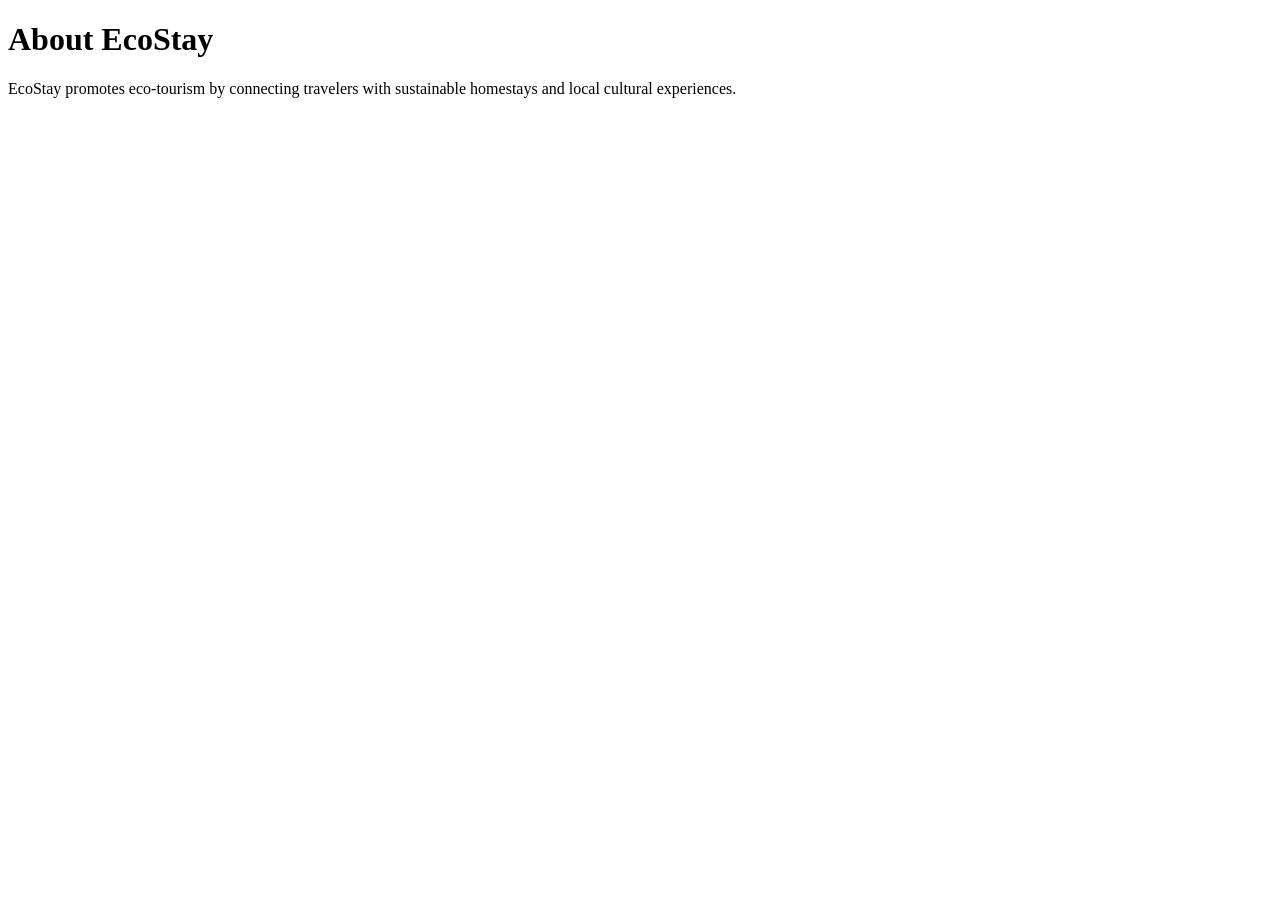
==== about.html @ 1a5b8a77 "1st commit" ====
<!DOCTYPE html>
<html>
<head>
<title>About</title>
<link rel="stylesheet" href="style.css">
</head>
<body>

<h1>About EcoStay</h1>

<p>
EcoStay promotes eco-tourism by connecting
travelers with sustainable homestays and
local cultural experiences.
</p>

</body>
</html>
---- style.css ----
<!DOCTYPE html>
<html>
<head>
<title>Contact</title>
<link rel="stylesheet" href="style.css">
</head>
<body>

<h1>Contact Us</h1>

<p>Email: ecostay@gmail.com</p>
<p>Phone: +91 9876543210</p>

</body>
</html>
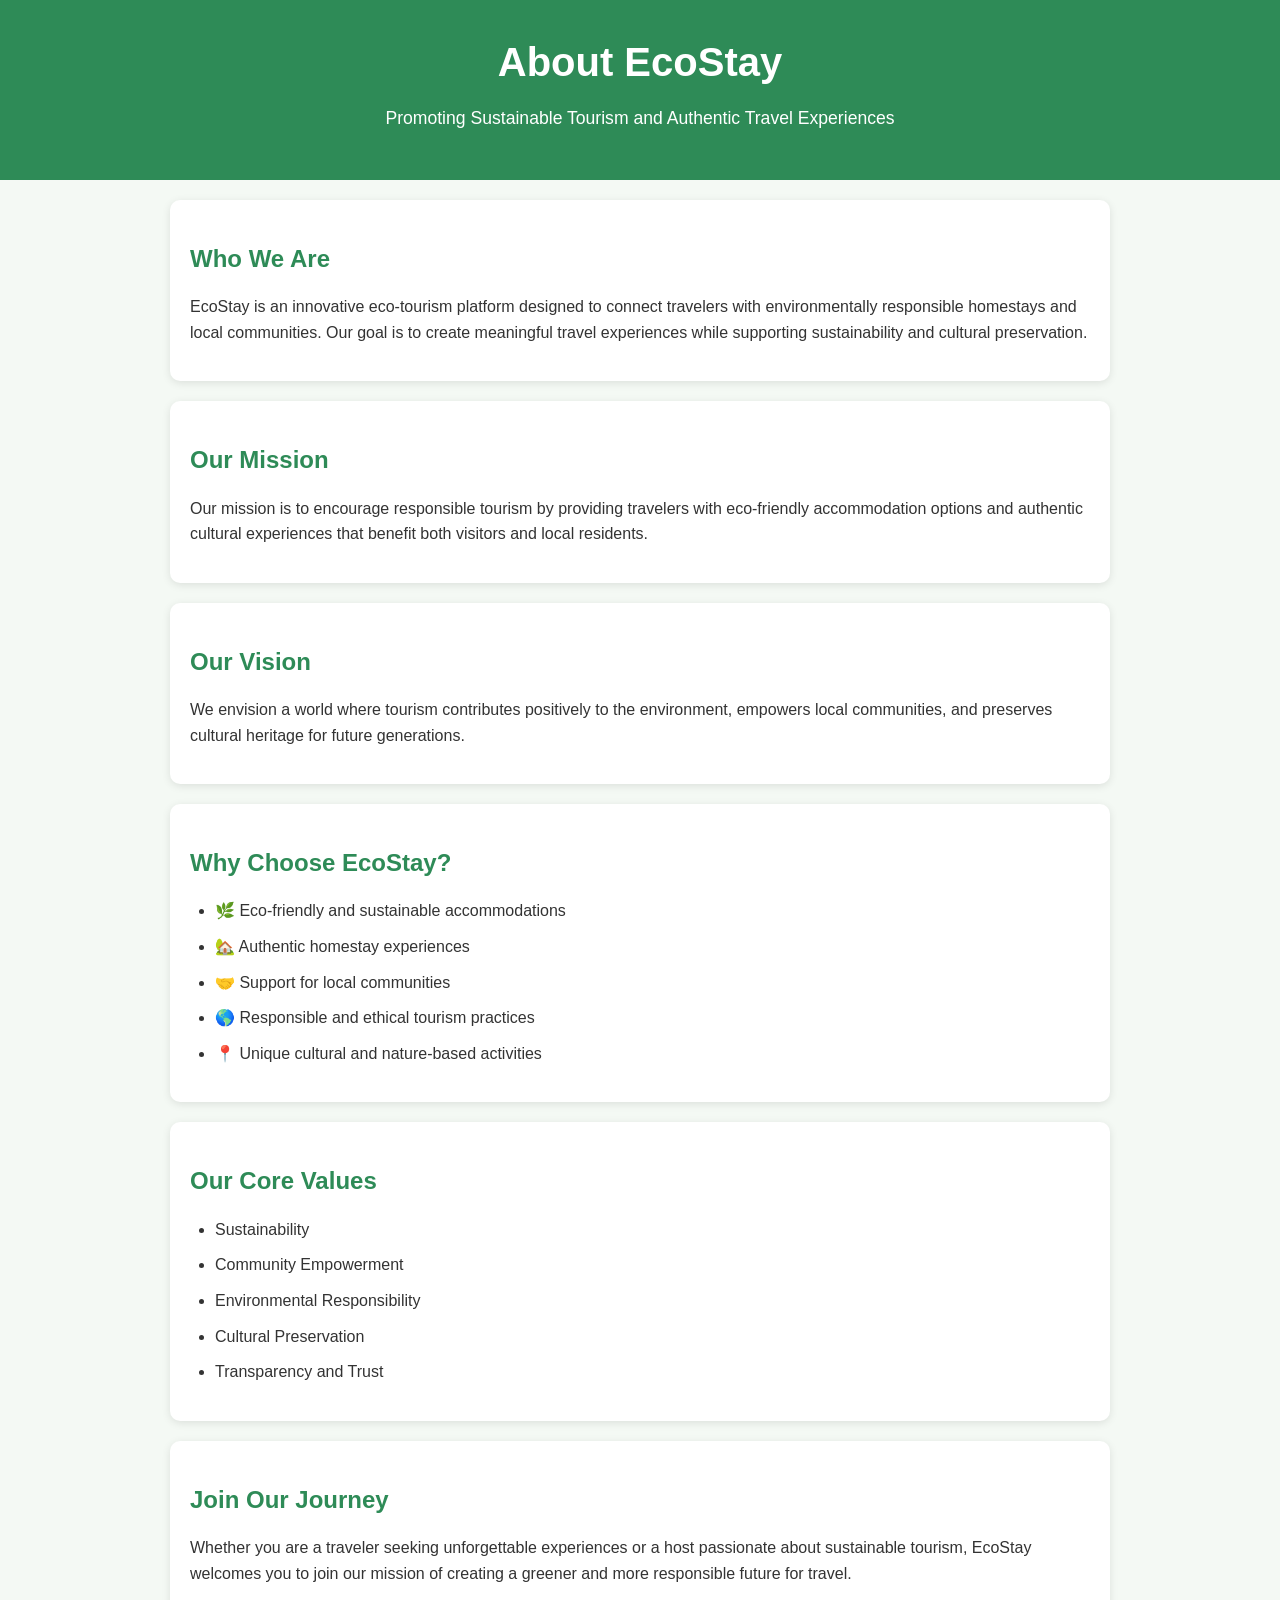
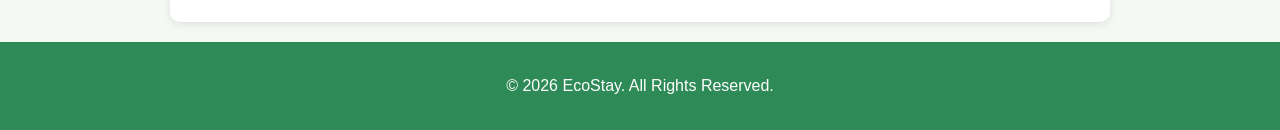
==== commit 1ebfdebc: "updated ecostay website" ====
--- a/about.html
+++ b/about.html
@@ -1,18 +1,81 @@
 <!DOCTYPE html>
-<html>
+<html lang="en">
 <head>
-<title>About</title>
-<link rel="stylesheet" href="style.css">
+    <meta charset="UTF-8">
+    <meta name="viewport" content="width=device-width, initial-scale=1.0">
+    <title>About EcoStay</title>
+    <link rel="stylesheet" href="style.css">
 </head>
 <body>
 
-<h1>About EcoStay</h1>
+    <header>
+        <h1>About EcoStay</h1>
+        <p>Promoting Sustainable Tourism and Authentic Travel Experiences</p>
+    </header>
 
-<p>
-EcoStay promotes eco-tourism by connecting
-travelers with sustainable homestays and
-local cultural experiences.
-</p>
+    <section>
+        <h2>Who We Are</h2>
+        <p>
+            EcoStay is an innovative eco-tourism platform designed to connect
+            travelers with environmentally responsible homestays and local
+            communities. Our goal is to create meaningful travel experiences
+            while supporting sustainability and cultural preservation.
+        </p>
+    </section>
+
+    <section>
+        <h2>Our Mission</h2>
+        <p>
+            Our mission is to encourage responsible tourism by providing
+            travelers with eco-friendly accommodation options and authentic
+            cultural experiences that benefit both visitors and local residents.
+        </p>
+    </section>
+
+    <section>
+        <h2>Our Vision</h2>
+        <p>
+            We envision a world where tourism contributes positively to the
+            environment, empowers local communities, and preserves cultural
+            heritage for future generations.
+        </p>
+    </section>
+
+    <section>
+        <h2>Why Choose EcoStay?</h2>
+        <ul>
+            <li>🌿 Eco-friendly and sustainable accommodations</li>
+            <li>🏡 Authentic homestay experiences</li>
+            <li>🤝 Support for local communities</li>
+            <li>🌎 Responsible and ethical tourism practices</li>
+            <li>📍 Unique cultural and nature-based activities</li>
+        </ul>
+    </section>
+
+    <section>
+        <h2>Our Core Values</h2>
+        <ul>
+            <li>Sustainability</li>
+            <li>Community Empowerment</li>
+            <li>Environmental Responsibility</li>
+            <li>Cultural Preservation</li>
+            <li>Transparency and Trust</li>
+        </ul>
+    </section>
+
+    <section>
+        <h2>Join Our Journey</h2>
+        <p>
+            Whether you are a traveler seeking unforgettable experiences or a
+            host passionate about sustainable tourism, EcoStay welcomes you to
+            join our mission of creating a greener and more responsible future
+            for travel.
+        </p>
+    </section>
+
+    <footer>
+        <p>&copy; 2026 EcoStay. All Rights Reserved.</p>
+    </footer>
 
 </body>
 </html>
--- a/style.css
+++ b/style.css
@@ -1,15 +1,102 @@
-<!DOCTYPE html>
-<html>
-<head>
-<title>Contact</title>
-<link rel="stylesheet" href="style.css">
-</head>
-<body>
 
-<h1>Contact Us</h1>
+body {
+    font-family: Arial, sans-serif;
+    margin: 0;
+    padding: 0;
+    background-color: #f4f9f4;
+    color: #333;
+    line-height: 1.6;
+}
 
-<p>Email: ecostay@gmail.com</p>
-<p>Phone: +91 9876543210</p>
 
-</body>
-</html>+header {
+    background-color: #2e8b57;
+    color: white;
+    text-align: center;
+    padding: 30px 20px;
+}
+
+header h1 {
+    margin: 0;
+    font-size: 2.5rem;
+}
+
+header p {
+    margin-top: 10px;
+    font-size: 1.1rem;
+}
+
+
+main {
+    padding: 20px;
+}
+
+
+section {
+    background: white;
+    margin: 20px auto;
+    padding: 20px;
+    border-radius: 10px;
+    max-width: 900px;
+    box-shadow: 0 2px 8px rgba(0, 0, 0, 0.1);
+}
+
+section h2 {
+    color: #2e8b57;
+    margin-bottom: 15px;
+}
+
+/* Lists */
+ul {
+    padding-left: 25px;
+}
+
+li {
+    margin-bottom: 10px;
+}
+
+/* Contact Section */
+.contact p {
+    margin: 8px 0;
+}
+
+/* Button */
+button {
+    background-color: #2e8b57;
+    color: white;
+    border: none;
+    padding: 12px 20px;
+    margin-top: 10px;
+    border-radius: 5px;
+    cursor: pointer;
+    font-size: 1rem;
+}
+
+button:hover {
+    background-color: #246b45;
+}
+
+
+footer {
+    background-color: #2e8b57;
+    color: white;
+    text-align: center;
+    padding: 15px;
+    margin-top: 20px;
+}
+
+
+@media (max-width: 768px) {
+    header h1 {
+        font-size: 2rem;
+    }
+
+    section {
+        margin: 15px;
+        padding: 15px;
+    }
+
+    button {
+        width: 100%;
+    }
+}
